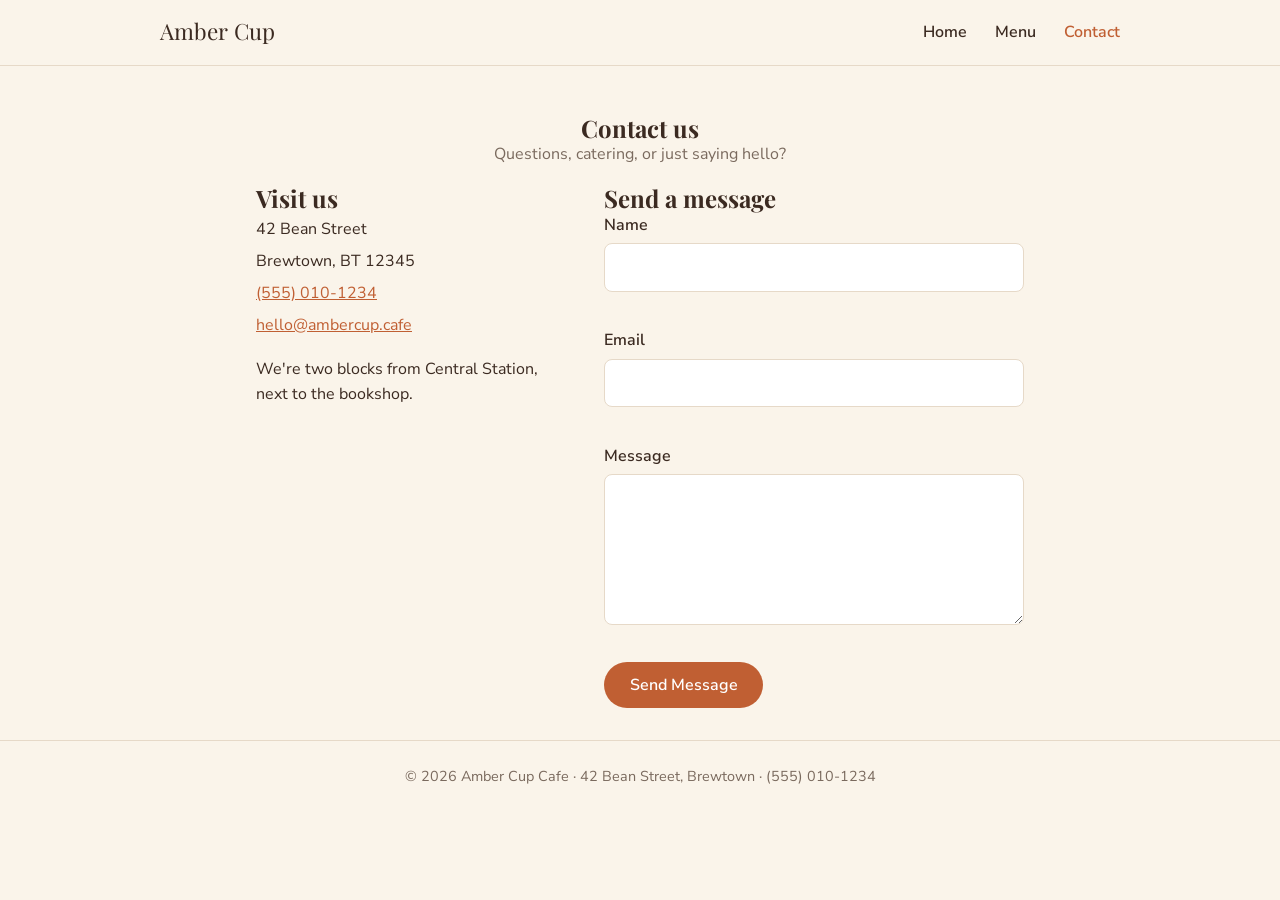
==== contact.html @ 19cf6f63 "Initial commit: cafe website" ====
<!DOCTYPE html>
<html lang="en">
<head>
  <meta charset="UTF-8">
  <meta name="viewport" content="width=device-width, initial-scale=1.0">
  <title>Contact | Amber Cup Cafe</title>

  <link rel="preconnect" href="https://fonts.googleapis.com">
  <link rel="preconnect" href="https://fonts.gstatic.com" crossorigin>
  <link href="https://fonts.googleapis.com/css2?family=Nunito+Sans:wght@400;600;700&family=Playfair+Display:wght@500;700&display=swap" rel="stylesheet">

  <link rel="stylesheet" href="css/style.css">
</head>
<body>

  <header class="site-header">
    <nav class="nav container" aria-label="Main navigation">
      <a href="index.html" class="brand">Amber Cup</a>
      <button class="nav-toggle" aria-expanded="false" aria-controls="nav-menu">
        <span class="bar"></span>
        <span class="bar"></span>
        <span class="bar"></span>
        <span class="sr-only">Toggle navigation</span>
      </button>
      <ul id="nav-menu" class="nav-menu">
        <li><a href="index.html">Home</a></li>
        <li><a href="menu.html">Menu</a></li>
        <li><a href="contact.html" class="active" aria-current="page">Contact</a></li>
      </ul>
    </nav>
  </header>

  <main class="container narrow">

    <section class="page-intro">
      <h1>Contact us</h1>
      <p>Questions, catering, or just saying hello?</p>
    </section>

    <div class="contact-grid">

      <section class="contact-details">
        <h2>Visit us</h2>
        <address>
          42 Bean Street<br>
          Brewtown, BT 12345<br>
          <a href="tel:+15550101234">(555) 010-1234</a><br>
          <a href="mailto:hello@ambercup.cafe">hello@ambercup.cafe</a>
        </address>
        <p>We're two blocks from Central Station, next to the bookshop.</p>
      </section>

      <section class="contact-form-section">
        <h2>Send a message</h2>

        <!-- novalidate: we handle validation ourselves in js/script.js -->
        <form id="contact-form" novalidate>
          <div class="form-group">
            <label for="name">Name</label>
            <input type="text" id="name" name="name" autocomplete="name">
            <small class="error-message" aria-live="polite"></small>
          </div>

          <div class="form-group">
            <label for="email">Email</label>
            <input type="email" id="email" name="email" autocomplete="email">
            <small class="error-message" aria-live="polite"></small>
          </div>

          <div class="form-group">
            <label for="message">Message</label>
            <textarea id="message" name="message" rows="5"></textarea>
            <small class="error-message" aria-live="polite"></small>
          </div>

          <button type="submit" class="btn">Send Message</button>
        </form>

        <!-- Hidden until js/script.js "sends" the form -->
        <div id="form-success" class="form-success" hidden>
          <h2>Message sent!</h2>
          <p>Thanks for reaching out &mdash; we'll get back to you within a day or two.</p>
        </div>
      </section>

    </div>

  </main>

  <footer class="site-footer">
    <div class="container">
      <p>&copy; 2026 Amber Cup Cafe &middot; 42 Bean Street, Brewtown &middot; (555) 010-1234</p>
    </div>
  </footer>

  <script src="js/script.js"></script>
</body>
</html>
---- css/style.css ----
/* ============================================================
   Amber Cup — global stylesheet

   Mobile-first: base styles below target small screens.
   The @media block at the bottom widens the layout for
   tablets/desktops.
   ============================================================ */

/* --- Design tokens ------------------------------------------ */
:root {
  --color-bg: #faf4ea;         /* warm cream */
  --color-surface: #ffffff;
  --color-text: #3b2a21;       /* espresso brown */
  --color-muted: #7a6a5e;
  --color-accent: #c05f33;     /* terracotta */
  --color-accent-dark: #9d4b27;
  --color-border: #e6d9c8;
  --color-error: #b3402a;

  --font-heading: "Playfair Display", Georgia, serif;
  --font-body: "Nunito Sans", Arial, sans-serif;
}

/* --- Reset / base -------------------------------------------- */
*,
*::before,
*::after {
  box-sizing: border-box;
  margin: 0;
}

body {
  font-family: var(--font-body);
  color: var(--color-text);
  background-color: var(--color-bg);
  line-height: 1.6;
}

h1, h2, h3 {
  font-family: var(--font-heading);
  font-weight: 700;
  line-height: 1.2;
}

img {
  max-width: 100%;
}

[hidden] {
  display: none !important; /* beats any display rule we add elsewhere */
}

.container {
  width: min(100% - 2.5rem, 60rem);
  margin-inline: auto;
}

.narrow {
  width: min(100% - 2.5rem, 48rem);
}

/* Visually hidden but available to screen readers */
.sr-only {
  position: absolute;
  width: 1px;
  height: 1px;
  overflow: hidden;
  clip: rect(0 0 0 0);
  white-space: nowrap;
}

/* --- Header / navigation ------------------------------------- */
.site-header {
  background-color: var(--color-bg);
  border-bottom: 1px solid var(--color-border);
  position: sticky;
  top: 0;
  z-index: 10; /* keep the mobile dropdown above page content */
}

.nav {
  display: flex;
  align-items: center;
  justify-content: space-between;
  padding-block: 0.9rem;
}

.brand {
  font-family: var(--font-heading);
  font-size: 1.4rem;
  color: var(--color-text);
  text-decoration: none;
}

/* Hamburger button — shown only on small screens */
.nav-toggle {
  display: flex;
  flex-direction: column;
  gap: 5px;
  padding: 0.35rem;
  background: none;
  border: none;
  cursor: pointer;
}

.bar {
  width: 22px;
  height: 2px;
  background-color: var(--color-text);
  transition: transform 0.2s ease, opacity 0.2s ease;
}

/* Turn the three bars into an X while the menu is open */
.nav-toggle.open .bar:nth-child(1) { transform: translateY(7px) rotate(45deg); }
.nav-toggle.open .bar:nth-child(2) { opacity: 0; }
.nav-toggle.open .bar:nth-child(3) { transform: translateY(-7px) rotate(-45deg); }

/* Menu list: full-width dropdown on mobile… */
.nav-menu {
  display: none;
  position: absolute;
  left: 0;
  right: 0;
  top: 100%; /* sit just under the sticky header */
  flex-direction: column;
  gap: 0.25rem;
  list-style: none;
  padding: 1rem 1.25rem;
  background-color: var(--color-bg);
  border-bottom: 1px solid var(--color-border);
}

.nav-menu.open { display: flex; }

.nav-menu a {
  display: block;
  padding: 0.5rem 0;
  color: var(--color-text);
  text-decoration: none;
  font-weight: 600;
}

.nav-menu a:hover,
.nav-menu a.active { color: var(--color-accent); }

/* --- Buttons -------------------------------------------------- */
.btn {
  display: inline-block;
  padding: 0.75rem 1.6rem;
  background-color: var(--color-accent);
  color: #fff;
  font-family: var(--font-body);
  font-size: 1rem;
  font-weight: 600;
  text-align: center;
  text-decoration: none;
  border: none;
  border-radius: 999px;
  cursor: pointer;
  transition: background-color 0.15s ease;
}

.btn:hover { background-color: var(--color-accent-dark); }

/* --- Hero (home) ---------------------------------------------- */
.hero {
  /* Placeholder photo with a dark overlay so white text stays readable */
  background-image:
    linear-gradient(rgba(43, 28, 20, 0.55), rgba(43, 28, 20, 0.55)),
    url("https://picsum.photos/seed/ambercup-hero/1600/900");
  background-size: cover;
  background-position: center;
  color: #fff;
  text-align: center;
  padding-block: 6rem;
}

.hero h1 {
  font-size: clamp(2.6rem, 8vw, 4.25rem);
}

.tagline {
  max-width: 36ch;
  margin: 1rem auto 2rem;
  font-size: 1.15rem;
}

/* --- About / Hours (home) ------------------------------------- */
.about,
.hours {
  padding-block: 3rem;
}

.about img {
  display: block;
  width: 100%;
  border-radius: 12px;
}

.about p {
  margin-top: 0.75rem;
  max-width: 60ch;
}

.hours h2 { margin-bottom: 0.75rem; }

.hours-list > div {
  display: flex;
  justify-content: space-between;
  gap: 1rem;
  padding: 0.5rem 0;
  border-bottom: 1px solid var(--color-border);
}

/* --- Page intro (menu, contact) -------------------------------- */
.page-intro {
  padding-block: 3rem 1rem;
  text-align: center;
}

.page-intro p {
  color: var(--color-muted);
}

/* --- Menu page -------------------------------------------------- */
.menu-category {
  padding-block: 1.25rem;
}

.menu-category h2 { margin-bottom: 1rem; }

.menu-list {
  list-style: none;
  padding: 0;
  display: grid;
  gap: 1rem;
}

.menu-item {
  display: flex;
  justify-content: space-between;
  align-items: baseline;
  gap: 1rem;
  padding: 1rem 1.25rem;
  background-color: var(--color-surface);
  border: 1px solid var(--color-border);
  border-radius: 12px;
}

.menu-item-info h3 { font-size: 1.05rem; }

.menu-item-info p {
  color: var(--color-muted);
  font-size: 0.95rem;
}

.price {
  font-weight: 700;
  color: var(--color-accent);
  white-space: nowrap;
}

/* --- Contact page ------------------------------------------------ */
.contact-details address {
  font-style: normal;
  line-height: 2;
  margin-bottom: 1rem;
}

.contact-details a { color: var(--color-accent); }

.form-group {
  display: flex;
  flex-direction: column;
  gap: 0.3rem;
  margin-bottom: 1rem;
}

.form-group label { font-weight: 600; }

.form-group input,
.form-group textarea {
  font: inherit;
  color: var(--color-text);
  background-color: var(--color-surface);
  border: 1px solid var(--color-border);
  border-radius: 8px;
  padding: 0.65rem 0.8rem;
}

.form-group input:focus,
.form-group textarea:focus {
  outline: 2px solid var(--color-accent);
  outline-offset: 1px;
}

.error-message {
  min-height: 1.2em;   /* reserve a line so layout doesn't jump */
  color: var(--color-error);
}

.form-group.invalid input,
.form-group.invalid textarea {
  border-color: var(--color-error);
}

.form-success {
  padding: 1.5rem;
  background-color: var(--color-surface);
  border: 1px solid var(--color-border);
  border-left: 4px solid var(--color-accent);
  border-radius: 12px;
}

/* --- Footer -------------------------------------------------------- */
.site-footer {
  margin-top: 2rem;
  padding-block: 1.5rem;
  text-align: center;
  color: var(--color-muted);
  font-size: 0.9rem;
  border-top: 1px solid var(--color-border);
}

/* --- Tablet / desktop ----------------------------------------------- */
@media (min-width: 700px) {
  .nav-toggle { display: none; }

  /* Nav becomes a plain inline row again */
  .nav-menu {
    display: flex;
    position: static;
    flex-direction: row;
    gap: 1.75rem;
    padding: 0;
    border-bottom: none;
  }

  .nav-menu a { padding: 0; }

  .about {
    display: grid;
    grid-template-columns: 300px 1fr;
    gap: 2rem;
    align-items: center;
  }

  .contact-grid {
    display: grid;
    grid-template-columns: 1fr 1.4fr;
    gap: 3rem;
    align-items: start;
  }
}
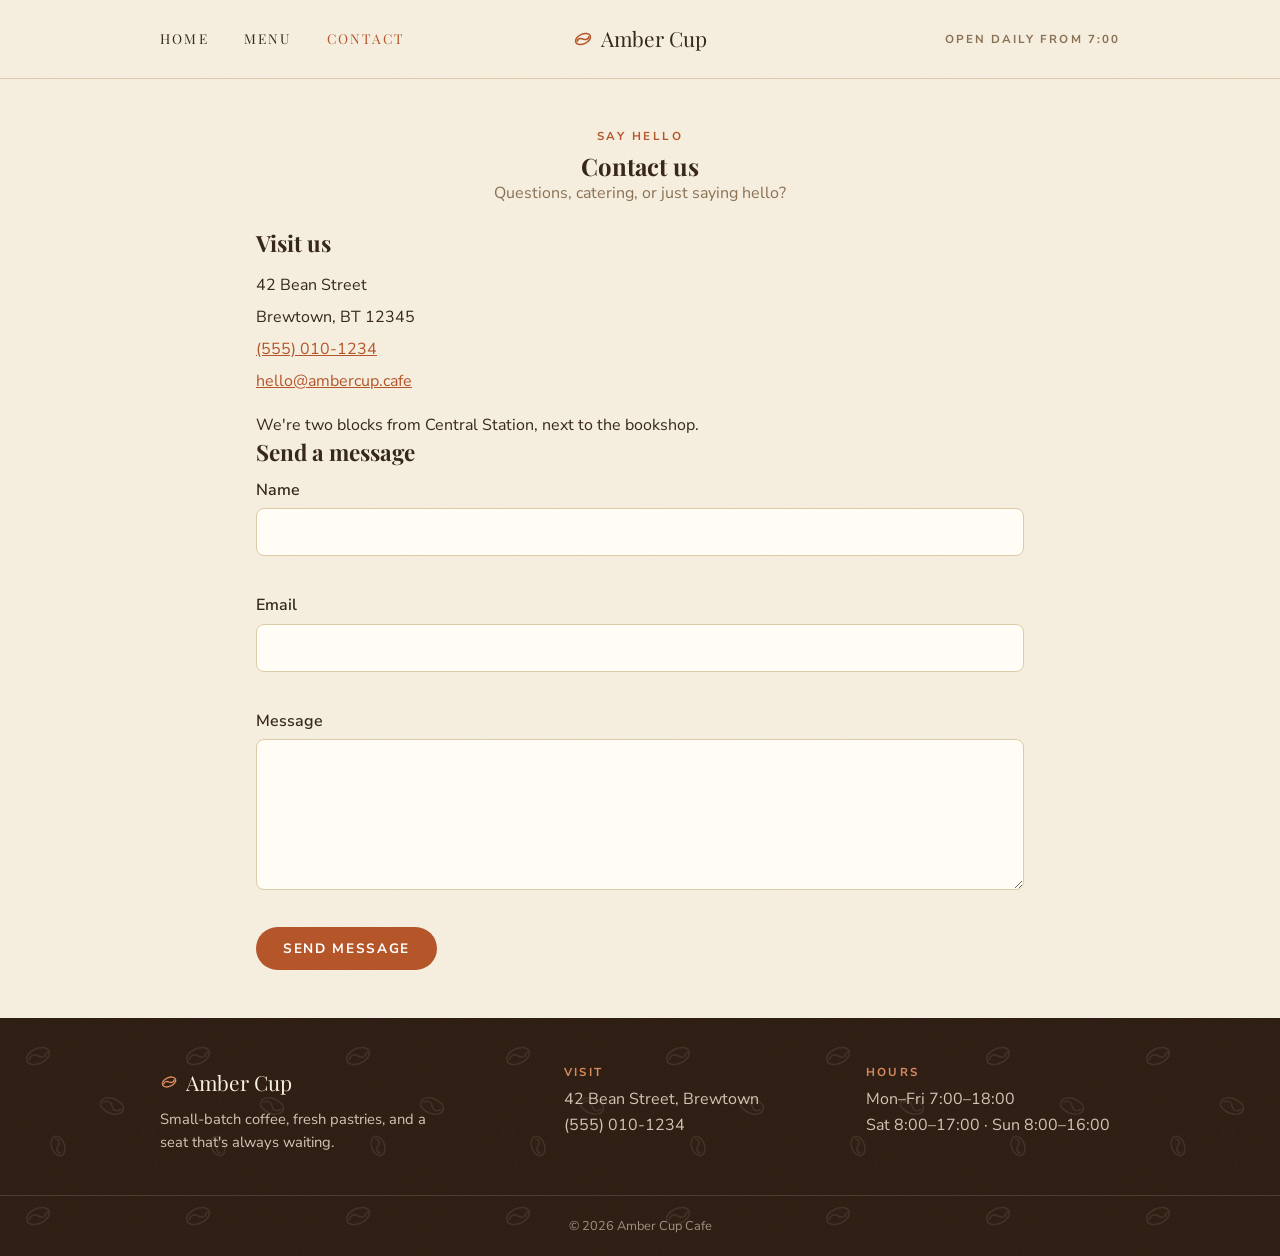
==== commit 14e05315: "added liquid glass header" ====
--- a/contact.html
+++ b/contact.html
@@ -13,85 +13,121 @@
 </head>
 <body>
 
-  <header class="site-header">
-    <nav class="nav container" aria-label="Main navigation">
-      <a href="index.html" class="brand">Amber Cup</a>
-      <button class="nav-toggle" aria-expanded="false" aria-controls="nav-menu">
-        <span class="bar"></span>
-        <span class="bar"></span>
-        <span class="bar"></span>
-        <span class="sr-only">Toggle navigation</span>
-      </button>
-      <ul id="nav-menu" class="nav-menu">
-        <li><a href="index.html">Home</a></li>
-        <li><a href="menu.html">Menu</a></li>
-        <li><a href="contact.html" class="active" aria-current="page">Contact</a></li>
-      </ul>
-    </nav>
-  </header>
+  <div class="frame">
 
-  <main class="container narrow">
+    <header class="site-header">
+      <nav class="nav container" aria-label="Main navigation">
+        <ul id="nav-menu" class="nav-menu">
+          <li><a href="index.html">Home</a></li>
+          <li><a href="menu.html">Menu</a></li>
+          <li><a href="contact.html" class="active" aria-current="page">Contact</a></li>
+        </ul>
+        <a href="index.html" class="brand">
+          <svg class="brand-mark" viewBox="0 0 24 24" width="20" height="20" aria-hidden="true">
+            <g fill="none" stroke="currentColor" stroke-width="1.8" transform="rotate(-25 12 12)">
+              <ellipse cx="12" cy="12" rx="9.5" ry="5.8"/>
+              <path d="M4 12 Q 8 7.5 12 12 Q 16 16.5 20 12"/>
+            </g>
+          </svg>
+          Amber Cup
+        </a>
+        <p class="nav-note">Open daily from 7:00</p>
+        <button class="nav-toggle" aria-expanded="false" aria-controls="nav-menu">
+          <span class="bar"></span>
+          <span class="bar"></span>
+          <span class="bar"></span>
+          <span class="sr-only">Toggle navigation</span>
+        </button>
+      </nav>
+    </header>
 
-    <section class="page-intro">
-      <h1>Contact us</h1>
-      <p>Questions, catering, or just saying hello?</p>
-    </section>
+    <main class="container narrow">
 
-    <div class="contact-grid">
-
-      <section class="contact-details">
-        <h2>Visit us</h2>
-        <address>
-          42 Bean Street<br>
-          Brewtown, BT 12345<br>
-          <a href="tel:+15550101234">(555) 010-1234</a><br>
-          <a href="mailto:hello@ambercup.cafe">hello@ambercup.cafe</a>
-        </address>
-        <p>We're two blocks from Central Station, next to the bookshop.</p>
+      <section class="page-intro">
+        <p class="eyebrow">Say hello</p>
+        <h1>Contact us</h1>
+        <p class="intro-note">Questions, catering, or just saying hello?</p>
       </section>
 
-      <section class="contact-form-section">
-        <h2>Send a message</h2>
+      <div class="contact-grid">
 
-        <!-- novalidate: we handle validation ourselves in js/script.js -->
-        <form id="contact-form" novalidate>
-          <div class="form-group">
-            <label for="name">Name</label>
-            <input type="text" id="name" name="name" autocomplete="name">
-            <small class="error-message" aria-live="polite"></small>
+        <section class="contact-details">
+          <h2>Visit us</h2>
+          <address>
+            42 Bean Street<br>
+            Brewtown, BT 12345<br>
+            <a href="tel:+15550101234">(555) 010-1234</a><br>
+            <a href="mailto:hello@ambercup.cafe">hello@ambercup.cafe</a>
+          </address>
+          <p>We're two blocks from Central Station, next to the bookshop.</p>
+        </section>
+
+        <section class="contact-form-section">
+          <h2>Send a message</h2>
+
+          <!-- novalidate: we handle validation ourselves in js/script.js -->
+          <form id="contact-form" novalidate>
+            <div class="form-group">
+              <label for="name">Name</label>
+              <input type="text" id="name" name="name" autocomplete="name">
+              <small class="error-message" aria-live="polite"></small>
+            </div>
+
+            <div class="form-group">
+              <label for="email">Email</label>
+              <input type="email" id="email" name="email" autocomplete="email">
+              <small class="error-message" aria-live="polite"></small>
+            </div>
+
+            <div class="form-group">
+              <label for="message">Message</label>
+              <textarea id="message" name="message" rows="5"></textarea>
+              <small class="error-message" aria-live="polite"></small>
+            </div>
+
+            <button type="submit" class="btn">Send Message</button>
+          </form>
+
+          <!-- Hidden until js/script.js "sends" the form -->
+          <div id="form-success" class="form-success" hidden>
+            <h2>Message sent!</h2>
+            <p>Thanks for reaching out &mdash; we'll get back to you within a day or two.</p>
           </div>
+        </section>
 
-          <div class="form-group">
-            <label for="email">Email</label>
-            <input type="email" id="email" name="email" autocomplete="email">
-            <small class="error-message" aria-live="polite"></small>
-          </div>
+      </div>
 
-          <div class="form-group">
-            <label for="message">Message</label>
-            <textarea id="message" name="message" rows="5"></textarea>
-            <small class="error-message" aria-live="polite"></small>
-          </div>
+    </main>
 
-          <button type="submit" class="btn">Send Message</button>
-        </form>
+    <footer class="site-footer">
+      <div class="container footer-grid">
+        <div>
+          <p class="footer-brand">
+            <svg class="brand-mark" viewBox="0 0 24 24" width="18" height="18" aria-hidden="true">
+              <g fill="none" stroke="currentColor" stroke-width="1.8" transform="rotate(-25 12 12)">
+                <ellipse cx="12" cy="12" rx="9.5" ry="5.8"/>
+                <path d="M4 12 Q 8 7.5 12 12 Q 16 16.5 20 12"/>
+              </g>
+            </svg>
+            Amber Cup
+          </p>
+          <p class="footer-blurb">Small-batch coffee, fresh pastries, and a seat that's always waiting.</p>
+        </div>
+        <div>
+          <h2>Visit</h2>
+          <p>42 Bean Street, Brewtown<br>
+          (555) 010-1234</p>
+        </div>
+        <div>
+          <h2>Hours</h2>
+          <p>Mon&ndash;Fri 7:00&ndash;18:00<br>
+          Sat 8:00&ndash;17:00 &middot; Sun 8:00&ndash;16:00</p>
+        </div>
+      </div>
+      <p class="footer-copy">&copy; 2026 Amber Cup Cafe</p>
+    </footer>
 
-        <!-- Hidden until js/script.js "sends" the form -->
-        <div id="form-success" class="form-success" hidden>
-          <h2>Message sent!</h2>
-          <p>Thanks for reaching out &mdash; we'll get back to you within a day or two.</p>
-        </div>
-      </section>
-
-    </div>
-
-  </main>
-
-  <footer class="site-footer">
-    <div class="container">
-      <p>&copy; 2026 Amber Cup Cafe &middot; 42 Bean Street, Brewtown &middot; (555) 010-1234</p>
-    </div>
-  </footer>
+  </div>
 
   <script src="js/script.js"></script>
 </body>
--- a/css/style.css
+++ b/css/style.css
@@ -1,24 +1,48 @@
 /* ============================================================
    Amber Cup — global stylesheet
-
-   Mobile-first: base styles below target small screens.
-   The @media block at the bottom widens the layout for
-   tablets/desktops.
+   Style: warm minimalist boutique roastery.
+
+   Layout idea: a full-bleed cream page with an espresso-brown
+   footer band. All textures are inline SVG data URIs, so the
+   site still works offline (only fonts + placeholder photos
+   need internet).
+
+   Mobile-first: base styles target small screens; the @media
+   block at the bottom widens the layout for tablets/desktops.
    ============================================================ */
 
 /* --- Design tokens ------------------------------------------ */
 :root {
-  --color-bg: #faf4ea;         /* warm cream */
-  --color-surface: #ffffff;
-  --color-text: #3b2a21;       /* espresso brown */
-  --color-muted: #7a6a5e;
-  --color-accent: #c05f33;     /* terracotta */
-  --color-accent-dark: #9d4b27;
-  --color-border: #e6d9c8;
-  --color-error: #b3402a;
+  --frame: #2b1a0f;          /* deep espresso frame + footer */
+  --cream: #f7efdf;          /* main surface */
+  --cream-soft: #f0e5cd;     /* alternating bands */
+  --kraft: #eadcbc;          /* menu-page paper */
+  --ink: #37281b;            /* body text */
+  --muted: #8a7154;
+  --accent: #b4552a;         /* terracotta */
+  --accent-dark: #8f421f;
+  --line: #ddcba8;
+  --error: #a63a22;
+
+  /* Liquid-glass header */
+  --spring: cubic-bezier(0.34, 1.56, 0.64, 1); /* overshoots slightly, like an iOS spring */
+  --glass-bg: rgba(247, 239, 223, 0.6);
+  --glass-edge: rgba(255, 255, 255, 0.6);
 
   --font-heading: "Playfair Display", Georgia, serif;
   --font-body: "Nunito Sans", Arial, sans-serif;
+
+  /* Fine grain, laid over every cream/brown surface */
+  --tex-grain: url("data:image/svg+xml,%3Csvg xmlns='http://www.w3.org/2000/svg' width='180' height='180'%3E%3Cfilter id='n'%3E%3CfeTurbulence type='fractalNoise' baseFrequency='0.85' numOctaves='2' stitchTiles='stitch'/%3E%3C/filter%3E%3Crect width='180' height='180' filter='url(%23n)' opacity='0.055'/%3E%3C/svg%3E");
+
+  /* Rougher grain for the kraft-paper menu */
+  --tex-grain-rough: url("data:image/svg+xml,%3Csvg xmlns='http://www.w3.org/2000/svg' width='260' height='260'%3E%3Cfilter id='r'%3E%3CfeTurbulence type='fractalNoise' baseFrequency='0.5' numOctaves='3' stitchTiles='stitch'/%3E%3C/filter%3E%3Crect width='260' height='260' filter='url(%23r)' opacity='0.16'/%3E%3C/svg%3E");
+
+  /* Row of three beans — section divider */
+  --tex-beans-row: url("data:image/svg+xml,%3Csvg xmlns='http://www.w3.org/2000/svg' width='140' height='30' viewBox='0 0 140 30'%3E%3Cg fill='none' stroke='%2337281b' stroke-width='1.7' opacity='0.55'%3E%3Cg transform='translate(25 15) rotate(-18)'%3E%3Cellipse rx='11' ry='7'/%3E%3Cpath d='M-9 0 Q -4 -5.5 0 0 Q 4 5.5 9 0'/%3E%3C/g%3E%3Cg transform='translate(70 15) rotate(8) scale(1.15)'%3E%3Cellipse rx='11' ry='7'/%3E%3Cpath d='M-9 0 Q -4 -5.5 0 0 Q 4 5.5 9 0'/%3E%3C/g%3E%3Cg transform='translate(115 15) rotate(24)'%3E%3Cellipse rx='11' ry='7'/%3E%3Cpath d='M-9 0 Q -4 -5.5 0 0 Q 4 5.5 9 0'/%3E%3C/g%3E%3C/g%3E%3C/svg%3E");
+
+  /* Scattered beans — footer wallpaper */
+  --tex-beans-scatter: url("data:image/svg+xml,%3Csvg xmlns='http://www.w3.org/2000/svg' width='160' height='160' viewBox='0 0 160 160'%3E%3Cg fill='none' stroke='%23f7efdf' stroke-width='1.5' opacity='0.09'%3E%3Cg transform='translate(38 38) rotate(-25)'%3E%3Cellipse rx='12' ry='7.5'/%3E%3Cpath d='M-10 0 Q -4 -6 0 0 Q 4 6 10 0'/%3E%3C/g%3E%3Cg transform='translate(112 88) rotate(20)'%3E%3Cellipse rx='12' ry='7.5'/%3E%3Cpath d='M-10 0 Q -4 -6 0 0 Q 4 6 10 0'/%3E%3C/g%3E%3Cg transform='translate(58 128) rotate(70)'%3E%3Cellipse rx='10' ry='6.5'/%3E%3Cpath d='M-8 0 Q -3 -5 0 0 Q 3 5 8 0'/%3E%3C/g%3E%3C/g%3E%3C/svg%3E");
 }
 
 /* --- Reset / base -------------------------------------------- */
@@ -31,8 +55,9 @@
 
 body {
   font-family: var(--font-body);
-  color: var(--color-text);
-  background-color: var(--color-bg);
+  color: var(--ink);
+  background-color: var(--frame);
+  background-image: var(--tex-grain);
   line-height: 1.6;
 }
 
@@ -42,24 +67,32 @@
   line-height: 1.2;
 }
 
-img {
-  max-width: 100%;
-}
-
-[hidden] {
-  display: none !important; /* beats any display rule we add elsewhere */
-}
+img { max-width: 100%; }
+
+::selection {
+  background-color: var(--accent);
+  color: #fff;
+}
+
+[hidden] { display: none !important; }
 
 .container {
   width: min(100% - 2.5rem, 60rem);
   margin-inline: auto;
 }
 
-.narrow {
-  width: min(100% - 2.5rem, 48rem);
-}
-
-/* Visually hidden but available to screen readers */
+.narrow { width: min(100% - 2.5rem, 48rem); }
+
+/* Small uppercase label used above headings */
+.eyebrow {
+  font-size: 0.72rem;
+  font-weight: 700;
+  letter-spacing: 0.22em;
+  text-transform: uppercase;
+  color: var(--accent);
+  margin-bottom: 0.4rem;
+}
+
 .sr-only {
   position: absolute;
   width: 1px;
@@ -69,30 +102,81 @@
   white-space: nowrap;
 }
 
-/* --- Header / navigation ------------------------------------- */
+/* --- The cream page panel ------------------------------------- */
+.frame {
+  background-color: var(--cream);
+  background-image: var(--tex-grain);
+}
+
+/* --- Header / navigation -------------------------------------- */
 .site-header {
-  background-color: var(--color-bg);
-  border-bottom: 1px solid var(--color-border);
+  border-bottom: 1px solid var(--line);
   position: sticky;
   top: 0;
-  z-index: 10; /* keep the mobile dropdown above page content */
+  z-index: 10;
+  /* Every state change springs, iPhone "liquid glass" style */
+  transition:
+    top 0.5s var(--spring),
+    margin 0.5s var(--spring),
+    border-radius 0.5s var(--spring),
+    border-color 0.3s ease,
+    background-color 0.3s ease,
+    box-shadow 0.3s ease;
 }
 
 .nav {
   display: flex;
   align-items: center;
   justify-content: space-between;
-  padding-block: 0.9rem;
-}
+  gap: 1rem;
+  padding-block: 1.4rem;
+  transition: padding 0.5s var(--spring);
+}
+
+/* Once scrolled past a threshold (set in js/script.js), the bar
+   morphs into a floating frosted-glass capsule */
+.site-header.scrolled {
+  top: 10px;
+  margin-inline: 12px;
+  border: 1px solid var(--glass-edge);
+  border-radius: 999px;
+  background-color: var(--glass-bg);
+  -webkit-backdrop-filter: blur(14px) saturate(1.5);
+  backdrop-filter: blur(14px) saturate(1.5);
+  box-shadow:
+    inset 0 1px 0 rgba(255, 255, 255, 0.55), /* specular top edge */
+    0 12px 28px rgba(43, 26, 15, 0.16);
+}
+
+.site-header.scrolled .nav { padding-block: 0.5rem; }
 
 .brand {
+  display: inline-flex;
+  align-items: center;
+  gap: 0.5rem;
   font-family: var(--font-heading);
-  font-size: 1.4rem;
-  color: var(--color-text);
+  font-size: 1.3rem;
+  color: var(--ink);
   text-decoration: none;
-}
-
-/* Hamburger button — shown only on small screens */
+  transition: font-size 0.5s var(--spring);
+}
+
+.site-header.scrolled .brand { font-size: 1.1rem; }
+
+/* Users who prefer less motion get instant state changes */
+@media (prefers-reduced-motion: reduce) {
+  .site-header,
+  .nav,
+  .brand {
+    transition: none;
+  }
+}
+
+.brand-mark { color: var(--accent); flex-shrink: 0; }
+
+.nav-note { display: none; }
+
+/* Hamburger button — small screens only */
 .nav-toggle {
   display: flex;
   flex-direction: column;
@@ -106,7 +190,7 @@
 .bar {
   width: 22px;
   height: 2px;
-  background-color: var(--color-text);
+  background-color: var(--ink);
   transition: transform 0.2s ease, opacity 0.2s ease;
 }
 
@@ -115,19 +199,23 @@
 .nav-toggle.open .bar:nth-child(2) { opacity: 0; }
 .nav-toggle.open .bar:nth-child(3) { transform: translateY(-7px) rotate(-45deg); }
 
-/* Menu list: full-width dropdown on mobile… */
+/* Menu list: floating glass card on mobile… */
 .nav-menu {
   display: none;
   position: absolute;
-  left: 0;
-  right: 0;
-  top: 100%; /* sit just under the sticky header */
+  left: 8px;
+  right: 8px;
+  top: calc(100% + 8px);
   flex-direction: column;
   gap: 0.25rem;
   list-style: none;
   padding: 1rem 1.25rem;
-  background-color: var(--color-bg);
-  border-bottom: 1px solid var(--color-border);
+  background-color: rgba(247, 239, 223, 0.92);
+  -webkit-backdrop-filter: blur(14px) saturate(1.5);
+  backdrop-filter: blur(14px) saturate(1.5);
+  border: 1px solid var(--glass-edge);
+  border-radius: 18px;
+  box-shadow: 0 18px 32px rgba(43, 26, 15, 0.18);
 }
 
 .nav-menu.open { display: flex; }
@@ -135,24 +223,28 @@
 .nav-menu a {
   display: block;
   padding: 0.5rem 0;
-  color: var(--color-text);
+  color: var(--ink);
   text-decoration: none;
-  font-weight: 600;
+  font-family: var(--font-heading);
+  font-size: 0.85rem;
+  letter-spacing: 0.16em;
+  text-transform: uppercase;
 }
 
 .nav-menu a:hover,
-.nav-menu a.active { color: var(--color-accent); }
-
-/* --- Buttons -------------------------------------------------- */
+.nav-menu a.active { color: var(--accent); }
+
+/* --- Buttons --------------------------------------------------- */
 .btn {
   display: inline-block;
-  padding: 0.75rem 1.6rem;
-  background-color: var(--color-accent);
+  padding: 0.75rem 1.7rem;
+  background-color: var(--accent);
   color: #fff;
   font-family: var(--font-body);
-  font-size: 1rem;
-  font-weight: 600;
-  text-align: center;
+  font-size: 0.85rem;
+  font-weight: 700;
+  letter-spacing: 0.12em;
+  text-transform: uppercase;
   text-decoration: none;
   border: none;
   border-radius: 999px;
@@ -160,114 +252,268 @@
   transition: background-color 0.15s ease;
 }
 
-.btn:hover { background-color: var(--color-accent-dark); }
-
-/* --- Hero (home) ---------------------------------------------- */
+.btn:hover { background-color: var(--accent-dark); }
+
+/* Light variant for use on top of photos */
+.btn-light {
+  background-color: var(--cream);
+  color: var(--ink);
+}
+
+.btn-light:hover { background-color: #fff; }
+
+/* --- Hero (home) ------------------------------------------------ */
 .hero {
-  /* Placeholder photo with a dark overlay so white text stays readable */
-  background-image:
-    linear-gradient(rgba(43, 28, 20, 0.55), rgba(43, 28, 20, 0.55)),
-    url("https://picsum.photos/seed/ambercup-hero/1600/900");
-  background-size: cover;
-  background-position: center;
-  color: #fff;
-  text-align: center;
-  padding-block: 6rem;
-}
+  position: relative;
+  overflow: hidden;
+  min-height: clamp(420px, 68vh, 620px);
+  display: flex;
+  align-items: flex-end; /* headline sits at the bottom, like the inspo */
+  color: var(--cream);
+}
+
+/* Photo layer, warmed up to match the palette */
+.hero::before {
+  content: "";
+  position: absolute;
+  inset: 0;
+  background: url("https://picsum.photos/seed/ambercup-hero/1600/1000") center / cover no-repeat;
+  filter: sepia(0.35) saturate(1.15) brightness(0.9);
+}
+
+/* Brown gradient so the text stays readable */
+.hero::after {
+  content: "";
+  position: absolute;
+  inset: 0;
+  background: linear-gradient(rgba(43, 26, 15, 0.2), rgba(43, 26, 15, 0.65));
+}
+
+.hero-inner {
+  position: relative;
+  z-index: 1;
+  padding-block: 3rem;
+}
+
+.hero-eyebrow { color: rgba(247, 239, 223, 0.85); }
 
 .hero h1 {
-  font-size: clamp(2.6rem, 8vw, 4.25rem);
-}
-
-.tagline {
-  max-width: 36ch;
-  margin: 1rem auto 2rem;
-  font-size: 1.15rem;
-}
-
-/* --- About / Hours (home) ------------------------------------- */
-.about,
-.hours {
-  padding-block: 3rem;
+  font-size: clamp(2.5rem, 7vw, 4.3rem);
+  max-width: 14ch;
+  margin-bottom: 1.5rem;
+  text-shadow: 0 2px 24px rgba(0, 0, 0, 0.35);
+}
+
+/* --- Bean divider ------------------------------------------------ */
+.bean-divider {
+  width: 140px;
+  height: 30px;
+  margin: 1.5rem auto;
+  background: var(--tex-beans-row) center / contain no-repeat;
+}
+
+/* --- About (home) ------------------------------------------------- */
+.about {
+  padding-block: 3rem 1.5rem;
 }
 
 .about img {
   display: block;
   width: 100%;
-  border-radius: 12px;
-}
-
-.about p {
-  margin-top: 0.75rem;
-  max-width: 60ch;
-}
-
-.hours h2 { margin-bottom: 0.75rem; }
+  /* Arched top — the boutique-cafe look */
+  border-radius: 999px 999px 14px 14px;
+  filter: sepia(0.25) saturate(1.1);
+}
+
+.about-text { margin-top: 2rem; }
+
+.about-text h2 { font-size: clamp(1.7rem, 4vw, 2.3rem); margin-bottom: 0.75rem; }
+
+.about-text p:not(.eyebrow) { max-width: 52ch; }
+
+/* --- Photo banner (home) ------------------------------------------- */
+.banner {
+  position: relative;
+  overflow: hidden;
+  min-height: 260px;
+  display: flex;
+  align-items: center;
+  text-align: center;
+  color: var(--cream);
+  margin-block: 1.5rem 0;
+}
+
+.banner::before {
+  content: "";
+  position: absolute;
+  inset: 0;
+  background: url("https://picsum.photos/seed/ambercup-roast/1600/700") center / cover no-repeat;
+  filter: sepia(0.4) saturate(1.1) brightness(0.85);
+}
+
+.banner::after {
+  content: "";
+  position: absolute;
+  inset: 0;
+  background: rgba(43, 26, 15, 0.45);
+}
+
+.banner .container {
+  position: relative;
+  z-index: 1;
+  padding-block: 3rem;
+}
+
+.banner-quote {
+  font-family: var(--font-heading);
+  font-size: clamp(1.6rem, 4vw, 2.4rem);
+  margin-bottom: 0.5rem;
+}
+
+.banner-sub {
+  font-size: 0.95rem;
+  color: rgba(247, 239, 223, 0.85);
+}
+
+/* --- Hours (home) ---------------------------------------------------- */
+.hours {
+  background-color: var(--cream-soft);
+  background-image: var(--tex-grain);
+  border-top: 1px solid var(--line);
+  padding-block: 3rem;
+  margin-top: 2.5rem;
+}
+
+.hours h2 { font-size: clamp(1.7rem, 4vw, 2.3rem); margin-bottom: 1rem; }
 
 .hours-list > div {
   display: flex;
   justify-content: space-between;
   gap: 1rem;
-  padding: 0.5rem 0;
-  border-bottom: 1px solid var(--color-border);
-}
-
-/* --- Page intro (menu, contact) -------------------------------- */
+  padding: 0.55rem 0;
+  border-bottom: 1px solid var(--line);
+}
+
+.hours-list dt { font-weight: 600; }
+
+.hours-list dd { color: var(--muted); }
+
+.hours-note {
+  margin-top: 2rem;
+  padding: 1.5rem;
+  background-color: var(--cream);
+  border: 1px solid var(--line);
+  border-radius: 14px;
+}
+
+.hours-note h3 { font-size: 1.15rem; margin-bottom: 0.4rem; }
+
+/* --- Page intro (menu, contact) --------------------------------------- */
 .page-intro {
-  padding-block: 3rem 1rem;
+  padding-block: 3rem 0.5rem;
   text-align: center;
 }
 
-.page-intro p {
-  color: var(--color-muted);
-}
-
-/* --- Menu page -------------------------------------------------- */
-.menu-category {
-  padding-block: 1.25rem;
-}
-
-.menu-category h2 { margin-bottom: 1rem; }
-
+.intro-note { color: var(--muted); }
+
+/* --- Menu page: the kraft-paper sheet ---------------------------------- */
+.paper {
+  background-color: var(--kraft);
+  background-image: var(--tex-grain-rough);
+  /* Aged, uneven edges via an inner shadow */
+  box-shadow: inset 0 0 80px rgba(56, 39, 26, 0.25);
+  padding-block: 2.5rem 4rem;
+}
+
+.paper h1 { font-size: clamp(2.3rem, 6vw, 3.4rem); }
+
+/* Ink-stamp badge */
+.stamp {
+  display: inline-block;
+  margin-top: 1.25rem;
+  padding: 0.45rem 0.9rem;
+  border: 2px solid var(--accent);
+  border-radius: 4px;
+  color: var(--accent);
+  font-size: 0.68rem;
+  font-weight: 700;
+  letter-spacing: 0.22em;
+  text-transform: uppercase;
+  transform: rotate(-4deg);
+  opacity: 0.8;
+}
+
+/* Category heading with printed rules either side */
+.menu-category h2 {
+  display: flex;
+  align-items: center;
+  gap: 1.1rem;
+  font-size: 1.6rem;
+  margin-block: 2.25rem 0.75rem;
+}
+
+.menu-category h2::before,
+.menu-category h2::after {
+  content: "";
+  flex: 1;
+  height: 1px;
+  background: rgba(55, 40, 27, 0.35);
+}
+
+/* Flat printed list with dotted leaders (name .... price) */
 .menu-list {
   list-style: none;
   padding: 0;
-  display: grid;
-  gap: 1rem;
+  max-width: 42rem;
+  margin-inline: auto;
 }
 
 .menu-item {
   display: flex;
-  justify-content: space-between;
   align-items: baseline;
-  gap: 1rem;
-  padding: 1rem 1.25rem;
-  background-color: var(--color-surface);
-  border: 1px solid var(--color-border);
-  border-radius: 12px;
-}
-
-.menu-item-info h3 { font-size: 1.05rem; }
+  padding-block: 0.85rem;
+}
+
+.menu-item-info { order: 1; }
+
+/* The dotted leader, created purely in CSS between name and price */
+.menu-item::after {
+  content: "";
+  order: 2;
+  flex: 1;
+  min-width: 2rem;
+  margin-inline: 0.75rem;
+  border-bottom: 2px dotted rgba(86, 62, 40, 0.5);
+}
+
+.menu-item-info h3 { font-size: 1.08rem; }
 
 .menu-item-info p {
-  color: var(--color-muted);
-  font-size: 0.95rem;
+  color: var(--muted);
+  font-size: 0.92rem;
 }
 
 .price {
+  order: 3;
+  font-family: var(--font-heading);
   font-weight: 700;
-  color: var(--color-accent);
+  color: var(--accent-dark);
   white-space: nowrap;
 }
 
-/* --- Contact page ------------------------------------------------ */
+/* --- Contact page ------------------------------------------------------- */
+.contact-grid { padding-block: 1rem 3rem; }
+
+.contact-details h2,
+.contact-form-section h2 { font-size: 1.4rem; margin-bottom: 0.75rem; }
+
 .contact-details address {
   font-style: normal;
   line-height: 2;
   margin-bottom: 1rem;
 }
 
-.contact-details a { color: var(--color-accent); }
+.contact-details a { color: var(--accent); }
 
 .form-group {
   display: flex;
@@ -281,74 +527,152 @@
 .form-group input,
 .form-group textarea {
   font: inherit;
-  color: var(--color-text);
-  background-color: var(--color-surface);
-  border: 1px solid var(--color-border);
+  color: var(--ink);
+  background-color: #fffdf6;
+  border: 1px solid var(--line);
   border-radius: 8px;
   padding: 0.65rem 0.8rem;
 }
 
 .form-group input:focus,
 .form-group textarea:focus {
-  outline: 2px solid var(--color-accent);
+  outline: 2px solid var(--accent);
   outline-offset: 1px;
 }
 
 .error-message {
   min-height: 1.2em;   /* reserve a line so layout doesn't jump */
-  color: var(--color-error);
+  color: var(--error);
 }
 
 .form-group.invalid input,
 .form-group.invalid textarea {
-  border-color: var(--color-error);
+  border-color: var(--error);
 }
 
 .form-success {
   padding: 1.5rem;
-  background-color: var(--color-surface);
-  border: 1px solid var(--color-border);
-  border-left: 4px solid var(--color-accent);
+  background-color: var(--cream-soft);
+  border: 1px solid var(--line);
+  border-left: 4px solid var(--accent);
   border-radius: 12px;
 }
 
-/* --- Footer -------------------------------------------------------- */
+/* --- Footer -------------------------------------------------------------- */
 .site-footer {
-  margin-top: 2rem;
-  padding-block: 1.5rem;
+  background-color: var(--frame);
+  background-image: var(--tex-beans-scatter), var(--tex-grain);
+  color: var(--cream);
+  padding-top: 3rem;
+}
+
+.site-footer h2 {
+  font-family: var(--font-body);
+  font-size: 0.72rem;
+  font-weight: 700;
+  letter-spacing: 0.2em;
+  text-transform: uppercase;
+  color: #d98d5f;
+  margin-bottom: 0.5rem;
+}
+
+.site-footer p:not(.footer-brand):not(.footer-copy) {
+  color: rgba(247, 239, 223, 0.8);
+}
+
+.footer-brand {
+  display: inline-flex;
+  align-items: center;
+  gap: 0.5rem;
+  font-family: var(--font-heading);
+  font-size: 1.3rem;
+  color: var(--cream);
+}
+
+.footer-brand .brand-mark { color: #d98d5f; }
+
+.footer-blurb {
+  max-width: 30ch;
+  margin-top: 0.5rem;
+  font-size: 0.92rem;
+}
+
+.footer-copy {
+  margin-top: 2.5rem;
+  padding-block: 1.25rem;
+  border-top: 1px solid rgba(247, 239, 223, 0.14);
   text-align: center;
-  color: var(--color-muted);
-  font-size: 0.9rem;
-  border-top: 1px solid var(--color-border);
-}
-
-/* --- Tablet / desktop ----------------------------------------------- */
+  font-size: 0.8rem;
+  color: rgba(247, 239, 223, 0.55);
+}
+
+/* --- Tablet / desktop ------------------------------------------------------ */
 @media (min-width: 700px) {
   .nav-toggle { display: none; }
 
-  /* Nav becomes a plain inline row again */
+  /* Three-part nav: links | centered brand | note — like the inspo */
+  .nav {
+    display: grid;
+    grid-template-columns: 1fr auto 1fr;
+    gap: 2rem;
+  }
+
   .nav-menu {
     display: flex;
     position: static;
     flex-direction: row;
-    gap: 1.75rem;
+    gap: 2.2rem;
+    grid-column: 1;
+    grid-row: 1;
     padding: 0;
-    border-bottom: none;
+    background: none;
+    border: none;
+    border-radius: 0;
+    box-shadow: none;
+    -webkit-backdrop-filter: none;
+    backdrop-filter: none;
   }
 
   .nav-menu a { padding: 0; }
+
+  .brand { grid-column: 2; grid-row: 1; }
+
+  .nav-note {
+    display: block;
+    grid-column: 3;
+    grid-row: 1;
+    justify-self: end;
+    font-size: 0.72rem;
+    font-weight: 700;
+    letter-spacing: 0.18em;
+    text-transform: uppercase;
+    color: var(--muted);
+  }
 
   .about {
     display: grid;
-    grid-template-columns: 300px 1fr;
-    gap: 2rem;
+    grid-template-columns: 340px 1fr;
+    gap: 3rem;
     align-items: center;
   }
 
-  .contact-grid {
+  .about-text { margin-top: 0; }
+
+  .banner { min-height: 320px; }
+
+  .hours-grid {
     display: grid;
-    grid-template-columns: 1fr 1.4fr;
+    grid-template-columns: 1.2fr 0.8fr;
     gap: 3rem;
     align-items: start;
   }
-}
+
+  .hours-note { margin-top: 0; }
+
+  .footer-grid {
+    display: grid;
+    grid-template-columns: 1.4fr 1fr 1fr;
+    gap: 3rem;
+    align-items: start;
+  }
+}
